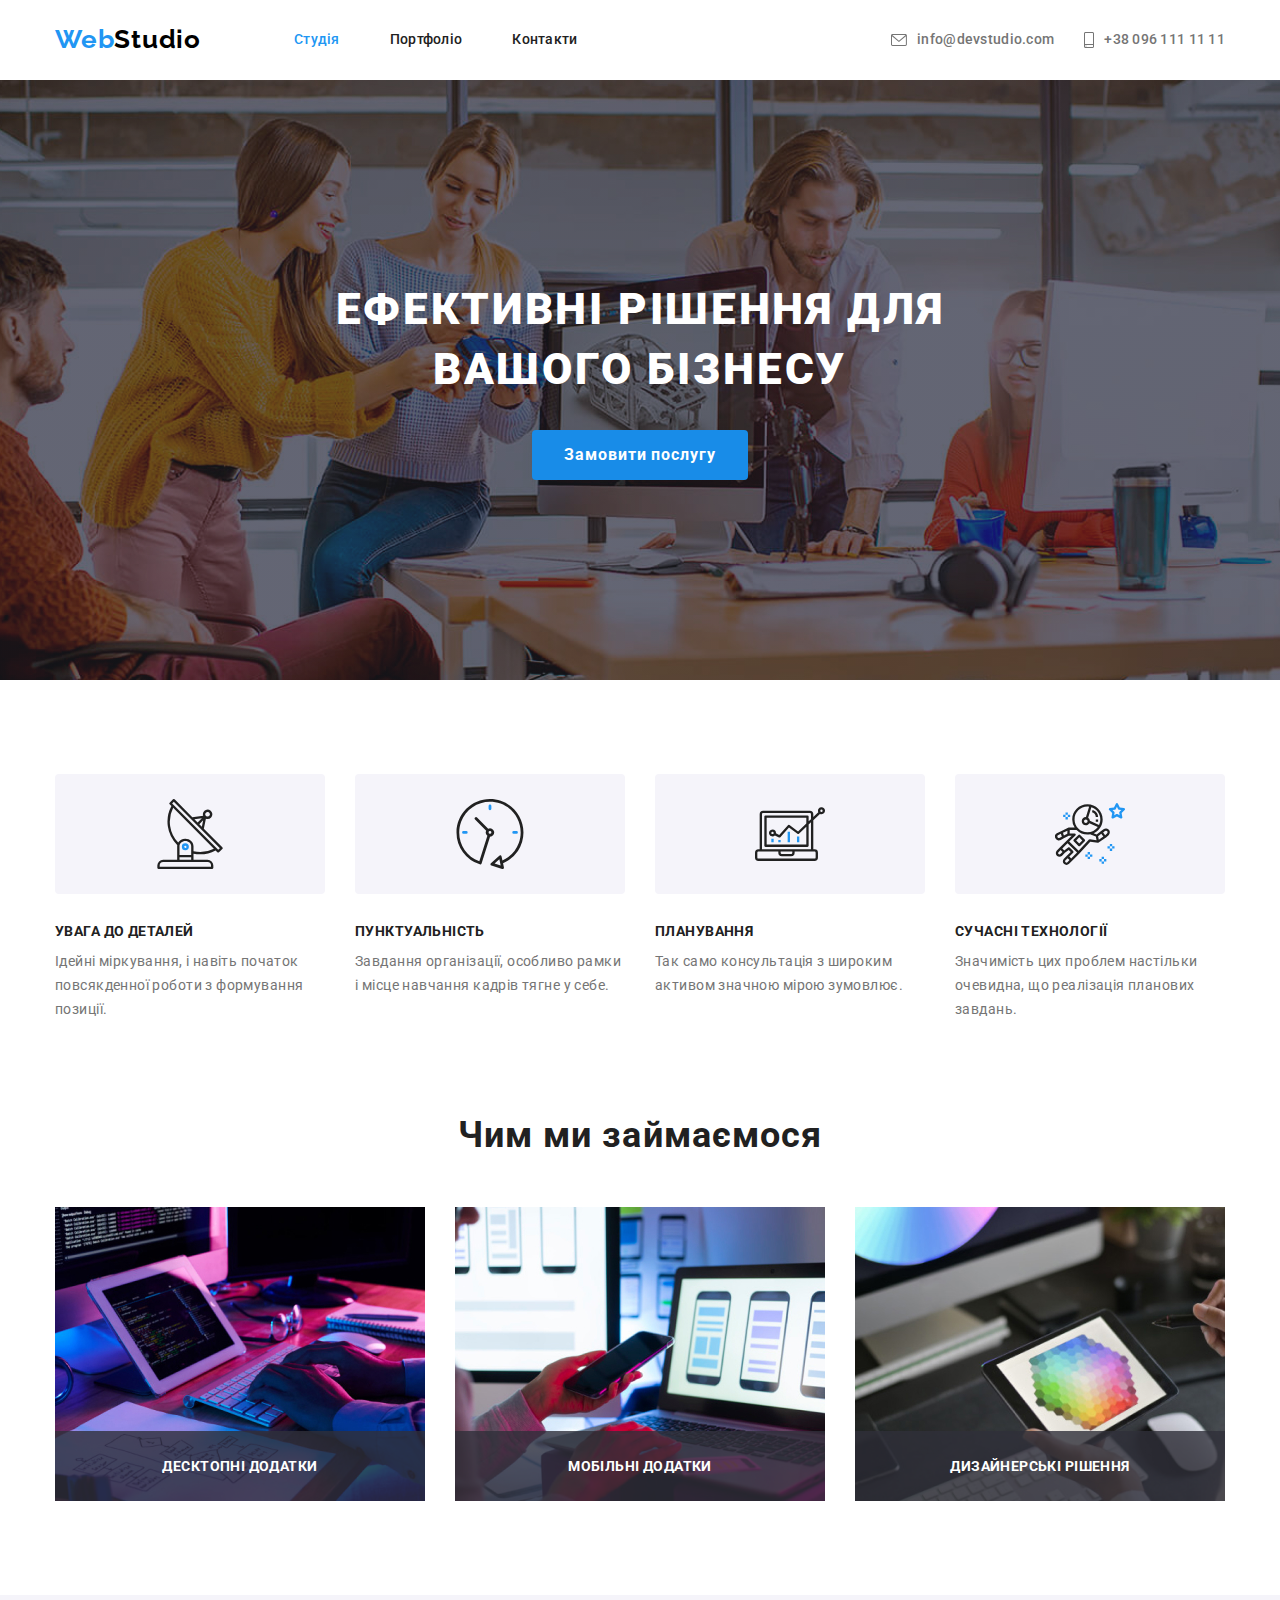
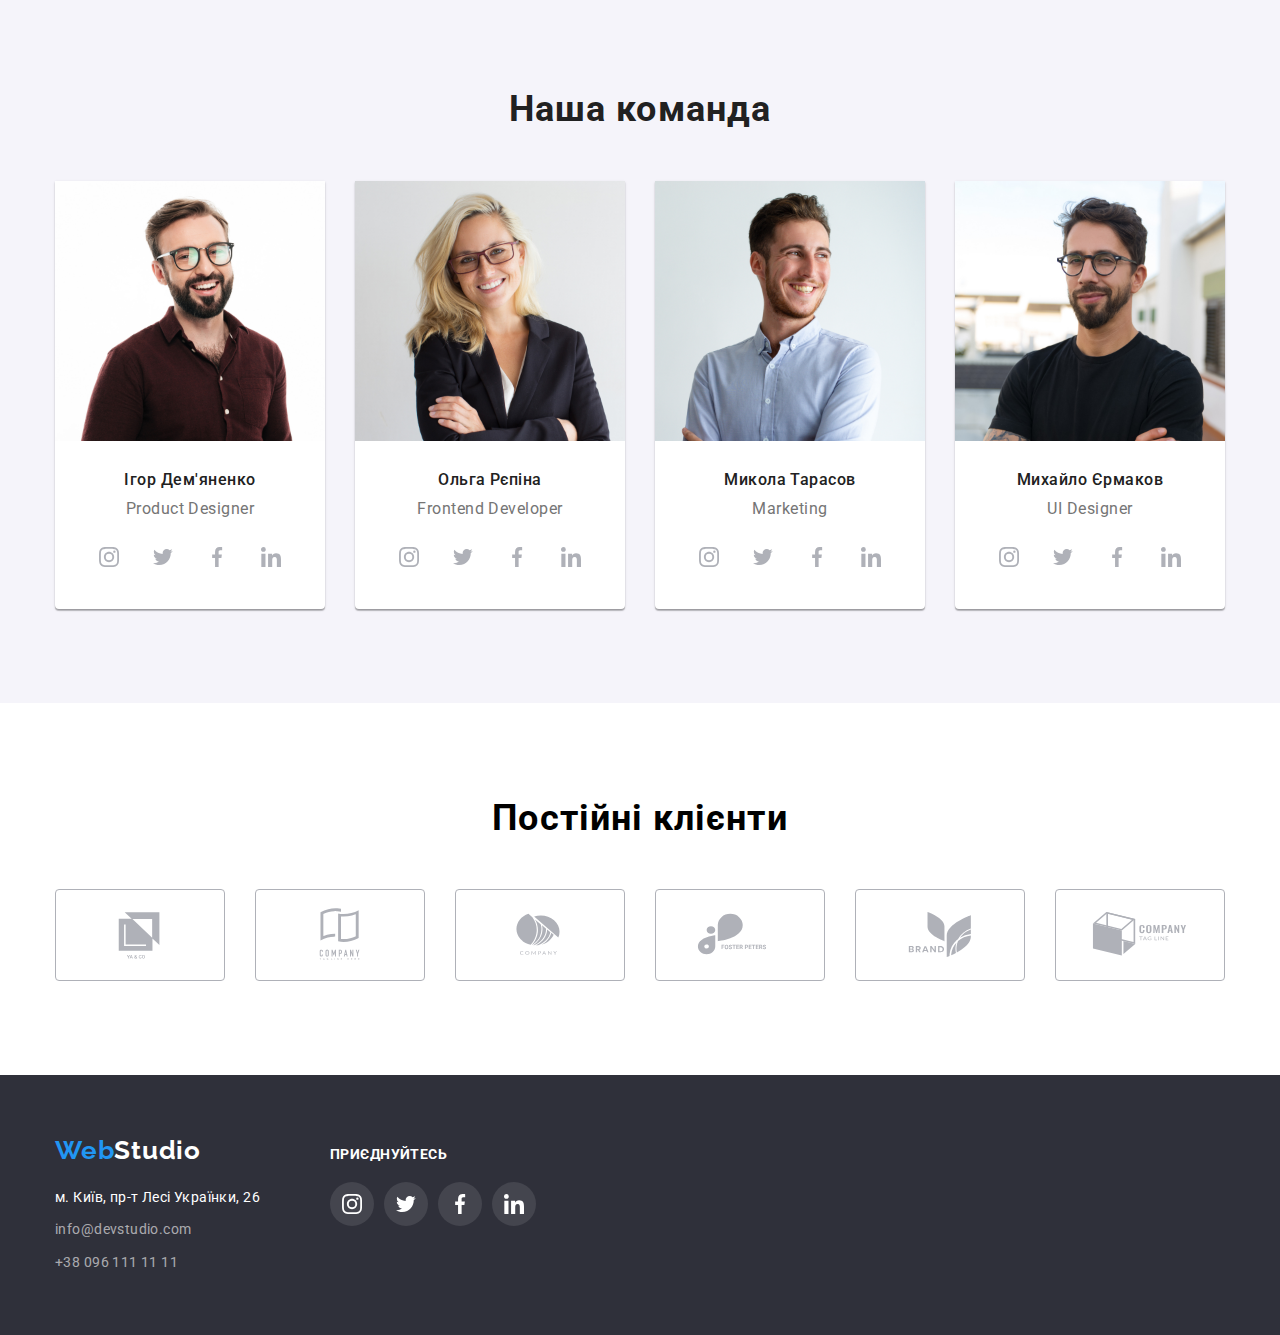
==== index.html @ f7bb9458 "1" ====
<!DOCTYPE html>
<html lang="uk">
  <head>
    <meta charset="UTF-8" />
    <meta http-equiv="X-UA-Compatible" content="IE=edge" />
    <meta name="viewport" content="width=device-width, initial-scale=1.0" />
    <title>WebStudio</title>
    <link rel="preconnect" href="https://fonts.googleapis.com" />
    <link rel="preconnect" href="https://fonts.gstatic.com" crossorigin />
    <link
      href="https://fonts.googleapis.com/css2?family=Montserrat:wght@400;700&family=Raleway:wght@700&family=Roboto:wght@400;500;700;900&display=swap"
      rel="stylesheet"
    />
    <link
      rel="stylesheet"
      href="https://cdnjs.cloudflare.com/ajax/libs/modern-normalize/1.1.0/modern-normalize.min.css"
    />
    <link rel="stylesheet" href="./css/styles.css" />
  </head>

  <body>
    <header>
      <div class="container container-header">
        <a href="./index.html" class="logo"
          ><span class="logo-text">Web</span>Studio</a
        >
        <nav class="nav">
          <ul class="nav-list list">
            <li>
              <a class="nav-link link current" href="./index.html">Студія</a>
            </li>
            <li>
              <a class="nav-link link" href="./portfolio.html">Портфоліо</a>
            </li>
            <li><a class="nav-link link" href="">Контакти</a></li>
          </ul>
        </nav>
        <ul class="contacts list">
          <li>
              <a class="contacts-link mail link" href="mailto:info@devstudio.com">
                <svg class="contacts-icon" width="16" height="12">
                  <use href=".//image/symbol-defs.svg#icon-mail"></use>
                </svg>
                 info@devstudio.com</a>
          </li>
          <li>
            <a class="contacts-link tel link" href="tel:+380961111111" 
              > <svg class="contacts-icon" width="10" height="16">
                <use href=".//image/symbol-defs.svg#icon-smartphone"></use>
              </svg> +38 096 111 11 11</a
            >
          </li>
        </ul>
      </div>
    </header>
    <main>
      <section class="hero section">
        <div class="container hero-container">
          <h1 class="hero-title title">Ефективні рішення для вашого бізнесу</h1>
          <button type="button" class="hero-button">Замовити послугу</button>
        </div>
      </section>
      <section class="feature section">
        <h2 class="visually-hidden">Особливості</h2>
        <div class="container feature-container">
          <ul class="feature-list list">
            <li class="feature-item">
              <div class="feature-picture">
                <svg class="feature-icon" width="70" height="70">
                  <use href=".//image/symbol-defs.svg#icon-antenna"></use>
                </svg>
              </div>
              <h3 class="feature-title title">УВАГА ДО ДЕТАЛЕЙ</h3>
              <p class="feature-text">
                Ідейні міркування, і навіть початок повсякденної роботи з
                формування позиції.
              </p>
            </li>
            <li class="feature-item">
              <div class="feature-picture">
                <svg class="feature-icon" width="70" height="70">
                  <use href=".//image/symbol-defs.svg#icon-clock"></use>
                </svg>
              </div>
              <h3 class="feature-title title">ПУНКТУАЛЬНІСТЬ</h3>
              <p class="feature-text">
                Завдання організації, особливо рамки і місце навчання кадрів
                тягне у себе.
              </p>
            </li>
            <li class="feature-item">
              <div class="feature-picture">
                <svg class="feature-icon" width="70" height="70">
                  <use href=".//image/symbol-defs.svg#icon-diagram"></use>
                </svg>
              </div>
              <h3 class="feature-title title">ПЛАНУВАННЯ</h3>
              <p class="feature-text">
                Так само консультація з широким активом значною мірою зумовлює.
              </p>
            </li>
            <li class="feature-item">
              <div class="feature-picture">
                <svg class="feature-icon" width="70" height="70">
                  <use href=".//image/symbol-defs.svg#icon-astronaut"></use>
                </svg>
              </div>
              <h3 class="feature-title title">СУЧАСНІ ТЕХНОЛОГІЇ</h3>
              <p class="feature-text">
                Значимість цих проблем настільки очевидна, що реалізація
                планових завдань.
              </p>
            </li>
          </ul>
        </div>
      </section>
      <section class="box section">
        <div class="container box-container">
          <h2 class="box-title title">Чим ми займаємося</h2>
          <ul class="box-list list">
            <li class="box-item">
              <img
                class="box-img"
                src="./image/close-up-image-programer-working-his-desk-office_1098-18707.jpg"
                width="370"
                alt="Десктопні додатки"
              />
              <div class="box-text">
                <p>Десктопні додатки</p>
              </div>
            </li>
            <li class="box-item">
              <img
                class="box-img"
                src="./image/web-ui-designers-are-developing-application-smartphones-team-creators-is-working-interface-mobile-phones_8119-2713.jpg"
                width="370"
                alt="Мобільні додатки"
              />
              <div class="box-text">
                <p>Мобільні додатки</p>
              </div>
            </li>
            <li class="box-item">
              <img
                class="box-img"
                src="./image/creative-artist-web-design-with-working-colour-selection-graphic-tablet_35674-1119.jpg"
                width="370"
                alt="Дизайнерські рішення"
              />
              <div class="box-text">
                <p>Дизайнерські рішення</p>
              </div>
            </li>
          </ul>
        </div>
      </section>
      <section class="team section">
        <div class="container team-container">
          <h2 class="team-title title">Наша команда</h2>
          <ul class="team-list list">
            <li class="team-item">
              <img
                class="team-img"
                src="./image/1.jpg"
                width="270"
                alt="Product Designer"
              />
              <div class="team-info">
                <h3 class="team-name">Ігор Дем'яненко</h3>
                <p class="team-text">Product Designer</p>
                <ul class="team-soc-list list">
                  <li>
                    <a class="team-soc-link link" href=""
                    target="_blank"
                rel="noopenet noreferrer nofollow"
                      ><svg class="team-soc-icon" width="20" height="20">
                        <use
                          href=".//image/symbol-defs.svg#icon-instagram"
                        ></use></svg>
                      </a>
                  </li>
                  <li>
                    <a class="team-soc-link link" href=""
                    target="_blank"
                rel="noopenet noreferrer nofollow"
                      ><svg class="team-soc-icon" width="20" height="20">
                        <use
                          href=".//image/symbol-defs.svg#icon-twitter"
                        ></use></svg>
                      </a>
                  </li>
                  <li>
                    <a class="team-soc-link link" href=""
                    target="_blank"
                rel="noopenet noreferrer nofollow"
                      ><svg class="team-soc-icon" width="20" height="20">
                        <use
                          href=".//image/symbol-defs.svg#icon-facebook"
                        ></use></svg></a>
                  </li>
                  <li>
                    <a class="team-soc-link link" href=""
                    target="_blank"
                rel="noopenet noreferrer nofollow"
                      ><svg class="team-soc-icon" width="20" height="20">
                        <use
                          href=".//image/symbol-defs.svg#icon-linkedin"
                        ></use></svg></a>
                  </li>
                </ul>
              </div>
            </li>
            <li class="team-item">
              <img
                class="team-img"
                src="./image/2.jpg"
                width="270"
                alt="Frontend Developer"
              />
              <div class="team-info">
                <h3 class="team-name">Ольга Рєпіна</h3>
                <p class="team-text">Frontend Developer</p>
                <ul class="team-soc-list list">
                  <li>
                    <a class="team-soc-link link" href=""
                    target="_blank"
                rel="noopenet noreferrer nofollow"
                      ><svg class="team-soc-icon" width="20" height="20">
                        <use
                          href=".//image/symbol-defs.svg#icon-instagram"
                        ></use></svg></a>
                  </li>
                  <li>
                    <a class="team-soc-link link" href=""
                    target="_blank"
                rel="noopenet noreferrer nofollow"
                      ><svg class="team-soc-icon" width="20" height="20">
                        <use
                          href=".//image/symbol-defs.svg#icon-twitter"
                        ></use></svg></a>
                  </li>
                  <li>
                    <a class="team-soc-link link" href=""
                    target="_blank"
                rel="noopenet noreferrer nofollow"
                      ><svg class="team-soc-icon" width="20" height="20">
                        <use
                          href=".//image/symbol-defs.svg#icon-facebook"
                        ></use></svg></a>
                  </li>
                  <li>
                    <a class="team-soc-link link" href=""
                    target="_blank"
                rel="noopenet noreferrer nofollow"
                      ><svg class="team-soc-icon" width="20" height="20">
                        <use
                          href=".//image/symbol-defs.svg#icon-linkedin"
                        ></use></svg></a>
                  </li>
                </ul>
              </div>
            </li>
            <li class="team-item">
              <img
                class="team-img"
                src="./image/3.jpg"
                width="270"
                alt="Marketing"
              />
              <div class="team-info">
                <h3 class="team-name">Микола Тарасов</h3>
                <p class="team-text">Marketing</p>
                <ul class="team-soc-list list">
                  <li>
                    <a class="team-soc-link link" href=""
                    target="_blank"
                rel="noopenet noreferrer nofollow"
                      ><svg class="team-soc-icon" width="20" height="20">
                        <use
                          href=".//image/symbol-defs.svg#icon-instagram"
                        ></use></svg></a>
                  </li>
                  <li>
                    <a class="team-soc-link link" href=""
                    target="_blank"
                rel="noopenet noreferrer nofollow"
                      ><svg class="team-soc-icon" width="20" height="20">
                        <use
                          href=".//image/symbol-defs.svg#icon-twitter"
                        ></use></svg></a>
                  </li>
                  <li>
                    <a class="team-soc-link link" href=""
                    target="_blank"
                rel="noopenet noreferrer nofollow"
                      ><svg class="team-soc-icon" width="20" height="20">
                        <use
                          href=".//image/symbol-defs.svg#icon-facebook"
                        ></use></svg></a>
                  </li>
                  <li>
                    <a class="team-soc-link link" href=""
                    target="_blank"
                rel="noopenet noreferrer nofollow"
                      ><svg class="team-soc-icon" width="20" height="20">
                        <use
                          href=".//image/symbol-defs.svg#icon-linkedin"
                        ></use></svg></a>
                  </li>
                </ul>
              </div>
            </li>
            <li class="team-item">
              <img
                class="team-img"
                src="./image/4.jpg"
                width="270"
                alt="UI Designer"
              />
              <div class="team-info">
                <h3 class="team-name">Михайло Єрмаков</h3>
                <p class="team-text">UI Designer</p>
                <ul class="team-soc-list list">
                  <li>
                    <a class="team-soc-link link" href=""
                    target="_blank"
                rel="noopenet noreferrer nofollow"
                      ><svg class="team-soc-icon" width="20" height="20">
                        <use
                          href=".//image/symbol-defs.svg#icon-instagram"
                        ></use></svg></a>
                  </li>
                  <li>
                    <a class="team-soc-link link" href=""
                    target="_blank"
                rel="noopenet noreferrer nofollow"
                      ><svg class="team-soc-icon" width="20" height="20">
                        <use
                          href=".//image/symbol-defs.svg#icon-twitter"
                        ></use></svg></a>
                  </li>
                  <li>
                    <a class="team-soc-link link" href=""
                    target="_blank"
                rel="noopenet noreferrer nofollow"
                      ><svg class="team-soc-icon" width="20" height="20">
                        <use
                          href=".//image/symbol-defs.svg#icon-facebook"
                        ></use></svg></a>
                  </li>
                  <li>
                    <a class="team-soc-link link" href=""
                    target="_blank"
                rel="noopenet noreferrer nofollow"
                      ><svg class="team-soc-icon" width="20" height="20">
                        <use
                          href=".//image/symbol-defs.svg#icon-linkedin"
                        ></use></svg></a>
                  </li>
                </ul>
              </div>
            </li>
          </ul>
        </div>
      </section>
      <section class="customers section">
        <div class="container">
          <h2 class="customers-title title">Постійні клієнти</h2>
          <ul class="customers-list list">
            <li class="customers-item"><a class="customers-link link" href="" 
              target="_blank" 
              rel="noopenet noreferrer nofollow">
                <svg class="customers-icon" width="106" height="60">
                  <use href=".//image/symbol-defs.svg#icon-ya-and-co"></use>
                </svg></a></li>
            <li class="customers-item"><a class="customers-link link" href="" target="_blank" rel="noopenet noreferrer nofollow">
                <svg class="customers-icon" width="106" height="60">
                  <use href=".//image/symbol-defs.svg#icon-company-tagline-here"></use>
                </svg></a></li>
            <li class="customers-item"><a class="customers-link link" href="" target="_blank" rel="noopenet noreferrer nofollow">
                <svg class="customers-icon" width="106" height="60">
                  <use href=".//image/symbol-defs.svg#icon-company"></use>
                </svg></a></li>
            <li class="customers-item"><a class="customers-link link" href="" 
              target="_blank" 
              rel="noopenet noreferrer nofollow">
                <svg class="customers-icon" width="106" height="60">
                  <use href=".//image/symbol-defs.svg#icon-foster-peters"></use>
                </svg></a></li>
            <li class="customers-item"><a class="customers-link link" href="" target="_blank" rel="noopenet noreferrer nofollow">
                <svg class="customers-icon" width="106" height="60">
                  <use href=".//image/symbol-defs.svg#icon-brand"></use>
                </svg></a></li>
            <li class="customers-item"><a class="customers-link link" href="" target="_blank" rel="noopenet noreferrer nofollow">
                <svg class="customers-icon" width="106" height="60">
                  <use href=".//image/symbol-defs.svg#icon-tag-line"></use>
                </svg></a></li>
          </ul>
        </div>
      </section>
    </main>
    <footer>
      <address class="address section">
        <div class="footer-container container">
          <div class="address-container">
            <p class="logo-footer"><span class="logo-text">Web</span>Studio</p>
            <ul class="address-list list">
              <li class="address-item">
                <a class="address-map link" href="https://goo.gl/maps/9BAexuXsB6jjKLk17" target="_blank"
                  rel="noopenet noreferrer nofollow">м. Київ, пр-т Лесі Українки, 26</a>
              </li>
              <li class="address-item">
                <a class="address-mail link" href="mailto:info@devstudio.com">info@devstudio.com</a>
              </li>
              <li class="address-item">
                <a class="address-tel link" href="tel:+380961111111">+38 096 111 11 11</a>
              </li>
            </ul>
          </div>
          <div class="footer-soc-container">
            <p class="footer-soc-text">приєднуйтесь</p>
            <ul class="footer-soc-list list">
              <li class="footer-soc-item">
                <a class="footer-soc-link link" href="" target="_blank" rel="noopenet noreferrer nofollow">
                  <svg class="footer-soc-icon" width="20" height="20">
                    <use href=".//image/symbol-defs.svg#icon-instagram"></use>
                  </svg></a>
              </li>
              <li class="footer-soc-item">
                <a class="footer-soc-link link" href="" target="_blank" rel="noopenet noreferrer nofollow">
                  <svg class="footer-soc-icon" width="20" height="20">
                    <use href=".//image/symbol-defs.svg#icon-twitter"></use>
                  </svg></a>
              </li>
              <li class="footer-soc-item">
                <a class="footer-soc-link link" href="" target="_blank" rel="noopenet noreferrer nofollow">
                  <svg class="footer-soc-icon" width="20" height="20">
                    <use href=".//image/symbol-defs.svg#icon-facebook"></use>
                  </svg></a>
              </li>
              <li class="footer-soc-item">
                <a class="footer-soc-link link" href="" target="_blank" rel="noopenet noreferrer nofollow">
                  <svg class="footer-soc-icon" width="20" height="20">
                    <use href=".//image/symbol-defs.svg#icon-linkedin"></use>
                  </svg></a>
              </li>
            </ul>
          </div>
        </div>
      </address>
    </footer>
  </body>
</html>
---- css/styles.css ----
:root {
  --color-black-text: #000000;
  --color-white-text: #ffffff;
  --color-active-link: #2196f3;
  --color-nav-text: #212121;
  --color-contact-text: #757575;
  --color-title-text: #212121;
  --color-main-text: #757575;
  --color-box-text: #ffffff;
  --color-background-header: #ffffff;
  --color-background-footer: #2f303a;
  --color-background-hero: #2f303a;
  --color-background-hero-button: #188ce8;
  --color-background-team: #f5f4fa;
  --color-background-filters-button: #f5f4fa;
  --color-background-white: #ffffff;
  --color-background-main-portfolio: #f5f5f5;
  --color-border-portfolio: #eeeeee;
  --color-border-header: #ececec;
  --color-logo: #2196f3;
  --color-icon-grey:#AFB1B8;
  --colo-icon-background-footer: rgba(255, 255, 255, 0.1);

  --animation-delay: 250ms cubic-bezier(0.4, 0, 0.2, 1);
}

body {
  font-family: "Roboto", sans-serif;
  font-style: normal;
  color: var(--color-black-text);
}

.list {
  padding: 0px;
  margin: 0px;
  list-style: none;
}

.link {
  padding: 0px;
  margin: 0px;
  text-decoration: none;
  transition: var(--animation-delay);
}
.title {
  padding: 0px;
  margin: 0px;
}

.section {
  padding: 94px 0;
}

h1,
h2,
h3,
h4,
h5,
h6,
p {
  margin: 0;
}

img {
  display: block;
  max-width: 100%;
  height: auto;
}

.visually-hidden {
  position: absolute;
  width: 1px;
  height: 1px;
  margin: -1px;
  padding: 0;
  overflow: hidden;
  border: 0;
  clip: rect(0 0 0 0);
}

/* ----------------------header------------------------ */

.container {
  width: 1200px;
  padding-left: 15px;
  padding-right: 15px;
  margin: 0 auto;
}

.container-header {
  display: flex;
}
.logo {
  padding-top: 24px;
  padding-bottom: 25px;
  margin-right: 93px;
  font-family: "Raleway";
  font-weight: 700;
  font-size: 26px;
  line-height: 1.19;
  letter-spacing: 0.03em;
  text-decoration: none;

  color: var(--color-black-text);
}
.logo-text {
  color: var(--color-logo);
}

.nav-list {
  display: flex;
  align-items: center;
  gap: 50px;
}
.nav-link {
  position: relative;
  display: inline-block;
  padding: 32px 0;
  font-weight: 500;
  font-size: 14px;
  line-height: 1.14;
  letter-spacing: 0.02em;

  color: var(--color-nav-text);
}
.contacts.list {
  display: flex;
  align-items: center;
  margin-left: auto;
  gap: 30px;
}

.contacts-icon {
  margin-right: 10px;
  align-items: baseline;
  fill: var(--color-contact-text);
}

.contacts-link {
  position: relative;
  display: flex;
  align-items: center;
  padding: 32px 0;
  font-weight: 500;
  font-size: 14px;
  line-height: 1.14;
  letter-spacing: 0.02em;

  color: var(--color-contact-text);
}
 .nav-link::before,
 .contacts-link::before {
  content: "";
  width: 100%;
  height: 4px;
  border-radius: 2px;
  position: absolute;
  background-color: var(--color-active-link);
  left: 0;
  bottom: 0;
  transition: var(--animation-delay);
  transform: scale(0);
 }

.nav-link:hover,
.nav-link:focus,
.contacts-link:hover,
.contacts-link:focus {
  color: var(--color-active-link);
}

.nav-link:hover:before,
.nav-link:focus::before,
.contacts-link:hover::before,
.contacts-link:focus::before {
  transform: scale(1);
}

.contacts-link:hover .contacts-icon,
.contacts-link:focus .contacts-icon {
  fill: var(--color-active-link);
}

.nav-list .current {
  color: var(--color-active-link);
}


/*--------------------------main----------------------*/

.hero.section {
  max-width: 1600px;
  height: 600px;
  padding-top: 200px;
  padding-bottom: 200px;
  margin-left: auto;
  margin-right: auto;
  text-align: center;
  background-color: var(--color-background-hero); 
  background-image: linear-gradient(
    rgba(47, 48, 58, 0.4),
    rgba(47, 48, 58, 0.4)),
     url(../image/hero-img-background.jpg);
  background-repeat: no-repeat;
  background-position: center;
  background-size: cover;
}

.hero-container {
  display: flex;
  flex-direction: column;
  align-items: center;
}

.hero-title {
  margin-bottom: 30px;
  width: 696px;
  height: 120;
  font-weight: 900;
  font-size: 44px;
  line-height: 1.36;

  letter-spacing: 0.06em;
  text-transform: uppercase;

  color: var(--color-white-text);
}

.hero-button {
  min-width: 216px;
  height: 50px;
  font-family: "Roboto";
  font-weight: 700;
  font-size: 16px;
  line-height: 1.87;
  align-items: center;
  text-align: center;
  letter-spacing: 0.06em;

  color: var(--color-white-text);
  background-color: var(--color-background-hero-button);
  
  border: none;
  cursor: pointer;

  border-radius: 4px;
  
  transition: var(--animation-delay);
}

.hero-button:hover,
.hero-button:focus {
  background:var(--color-active-link);
  border: none;
  box-shadow: 0px 4px 4px rgba(0, 0, 0, 0.15);
}


/* --------------------------feature----------------------- */


.feature {
  background-color: var(--color-background-white);
}

.feature-list {
  display: flex;
  gap: 30px;
}

.feature-picture {
  display: flex;
  align-items: center;
  justify-content: center;
  margin-bottom: 30px;
  width: 270px;
  height: 120px;
  border-radius: 4px;


  background-color: var(--color-background-team);
}
.feature-title {
  margin-bottom: 10px;
  font-weight: 700;
  font-size: 14px;
  line-height: 1.14;
  letter-spacing: 0.03em;
  text-transform: uppercase;

  color: var(--color-title-text);
}

.feature-text {
  font-size: 14px;
  line-height: 1.7;
  letter-spacing: 0.03em;

  color: var(--color-main-text);
}


/* ----------------------------- box------------------------ */

.box {
  padding-top: 0px;
  background-color: var(--color-background-white);
}
.box-title.title {
  margin-bottom: 50px;
  font-weight: 700;
  font-size: 36px;
  line-height: 1.16;
  text-align: center;
  letter-spacing: 0.03em;

  color: var(--color-title-text);
}

.box-list {
  display: flex;
  justify-content: center;
  gap: 30px;
}

.box-item {
  position: relative;
}

.box-text {
  position: absolute;
  bottom: 0;

  display: flex;
  align-items: center;
  justify-content: center;

width: 370px;
height: 70px;

background-color: rgba(47, 48, 58, 0.8);



font-weight: 700;
font-size: 14px;
line-height: 16px;
text-align: center;
letter-spacing: 0.03em;
text-transform: uppercase;

color: var(--color-box-text);
}

/* --------------------------------team------------------------ */


.team {
  background: var(--color-background-team);
}

.team-title {
  margin-bottom: 50px;
  font-weight: 700;
  font-size: 36px;
  line-height: 1.16;
  text-align: center;
  letter-spacing: 0.03em;

  color: var(--color-title-text);
}

.team-list {
  display: flex;
  gap: 30px;
}

.team-item {
  box-shadow: 0px 1px 3px rgba(0, 0, 0, 0.12), 0px 1px 1px rgba(0, 0, 0, 0.14),
    0px 2px 1px rgba(0, 0, 0, 0.2);
  border-radius: 0px 0px 4px 4px;

  background-color: var(--color-background-white);
}

.team-info {
  padding-top: 30px;
  padding-bottom: 30px  ;
}
.team-name {
  margin-bottom: 10px;
  font-weight: 500;
  font-size: 16px;
  line-height: 1.18;

  text-align: center;
  letter-spacing: 0.03em;

  color: var(--color-title-text);
}

.team-text {
  margin-bottom: 16px;
  font-size: 16px;
  line-height: 1.18;

  text-align: center;
  letter-spacing: 0.03em;

  color: var(--color-main-text);
}
.team-soc-list {
  display: flex;
  justify-content: center;
  gap: 10px;
}

.team-soc-link {
  width: 44px;
  height: 44px;
  border-radius: 50%;
  display: inline-flex;
  align-items: center;
  justify-content: center;
  
}

.team-soc-icon {
  fill: var(--color-icon-grey);
}

.team-soc-link:hover,
.team-soc-link:focus {
  background-color: var(--color-active-link);
}

.team-soc-link:hover .team-soc-icon,
.team-soc-link:focus .team-soc-icon  {
  fill: var(--color-white-text);
}

/* -------------------- customers -------------------- */

.customers-title {
margin-bottom: 50px;
font-weight: 700;
font-size: 36px;
line-height: 42px;
text-align: center;
letter-spacing: 0.03em;
color: var(--color-black-text);
}

.customers-list {
  display: flex;
  justify-content: center;
  gap: 30px;

}

.customers-link {
  display: flex;
  justify-content: center;
  align-items: center;
  width: 170px;
  height: 92px;
  border: 1px solid var(--color-icon-grey);
  border-radius: 4px;
}
.customers-icon {
  fill: var(--color-icon-grey);
  transition: var(--animation-delay);
}

.customers-link:hover,
.customers-link:focus {
  border-color: var(--color-active-link);
}

.customers-link:hover .customers-icon,
.customers-link:focus .customers-icon{
  fill: var(--color-active-link);
}





/* -------------------footer----------------- */
.address {
  display: block;
  background: var(--color-background-footer);
  font-style: normal;
  padding-top: 60px;
  padding-bottom: 60px;
}

.footer-container {
  display: flex;
  align-items: baseline;
}

.address-container {
  margin-right: 70px;
}

.logo-footer {
  display: inline-block;
  margin-bottom: 20px;
  font-family: "Raleway";
  font-weight: 700;
  font-size: 26px;
  line-height: 1.19;

  letter-spacing: 0.03em;

  color: var(--color-white-text);
}

.address-item {
  margin-bottom: 9px;
}

.address-item:last-child {
  margin-bottom: 0px;
}

.address-map {
  font-size: 14px;
  line-height: 1.71;

  letter-spacing: 0.03em;

  color: var(--color-white-text);
}

.address-mail {
  font-size: 14px;
  line-height: 1.71;

  letter-spacing: 0.03em;

  color: rgba(255, 255, 255, 0.6);
}

.address-tel {
  font-size: 14px;
  line-height: 1.71;

  letter-spacing: 0.03em;

  color: rgba(255, 255, 255, 0.6);

}
.footer-soc-text {
  margin-bottom: 20px;
font-weight: 700;
font-size: 14px;
line-height: 16px;
letter-spacing: 0.03em;
text-transform: uppercase;
color: var(--color-white-text);
}
.footer-soc-list {
  display: flex;
  justify-content: left;
  gap: 10px;
}
.footer-soc-link {
  width: 44px;
  height: 44px;
  border-radius: 50%;
  display: flex;
  align-items: center;
  justify-content: center;
  background-color: var(--colo-icon-background-footer);
}

.footer-soc-icon {
  fill: var(--color-white-text);
}

.footer-soc-link:hover,
.footer-soc-link:focus {
  background-color: var(--color-active-link);
}

.footer-soc-link:hover .footer-soc-icon,
.footer-soc-link:focus .footer-soc-icon  {
  fill: var(--color-white-text);
}

/* -----------------------portfolio------------------- */
.portfolio-header {
  border-bottom: 1px solid var(--color-border-header);
}
.main-portfolio {
  background: var(--color-background-white);
}

.filters-list {
  display: flex;
  flex-direction: row;
  justify-content: center;
  margin-bottom: 50px;
  gap: 8px;
}
.filters-button {
  height: 38px;
  padding: 6px 22px;
  font-family: "Roboto";
  font-style: normal;
  font-weight: 500;
  font-size: 16px;
  line-height: 1.62;

  text-align: center;
  letter-spacing: 0.03em;

  border: none;
  color: var(--color-nav-text);

  background: var(--color-background-filters-button);
  border-radius: 4px;
  cursor: pointer;

  transition: var(--animation-delay);
}

.filters-button:hover,
.filters-button:focus {
  border: none;
  background: var(--color-active-link);
  color: var(--color-white-text);

  box-shadow: 0px 3px 1px rgba(0, 0, 0, 0.1), 0px 1px 2px rgba(0, 0, 0, 0.08),
    0px 2px 2px rgba(0, 0, 0, 0.12);
}
.projects-list {
  display: flex;
  flex-wrap: wrap;
  gap: 30px;
}

.projects-item {
  position: relative;
  width: calc((100% - 60px) / 3);
  background: var(--color-background-white);
}

.projects-link {
  display: block;
}

.projects-link:hover,
.projects-link:focus {
  box-shadow: 0px 1px 1px rgba(0, 0, 0, 0.12),
  0px 4px 4px rgba(0, 0, 0, 0.06),
  1px 4px 6px rgba(0, 0, 0, 0.16);
}
.projects-item:hover .projects-link-info,
.projects-item:focus .projects-link-info {
  transform: scale(1)
}

.projects-link-info {
  width: 100%;
  height: 100%;
  height: auto;
  border-radius: 2px;
  position: absolute;
  background-image: linear-gradient(
   rgba(33, 150, 243, 0.9),
   rgba(33, 150, 243, 0.9)  );
  top: 0;
  transition: var(--animation-delay);
  transform: scale(0);
  transform-origin: bottom;
}


.projects-link-text {
  padding: 63px 24px;

  font-family: 'Roboto';
font-style: normal;
font-weight: 400;
font-size: 18px;
line-height: 28px;

letter-spacing: 0.03em;

color: #FFFFFF;

}

.projects-info {
padding: 20px 24px;
border: 1px solid var(--color-border-portfolio);
border-top: none;
}

.projects-title {
  margin-bottom: 4px;
  font-weight: 700;
  font-size: 18px;
  line-height: 2;

  letter-spacing: 0.06em;

  color: var(--color-nav-text);
}

.projects-text {
  font-size: 16px;
  line-height: 1.87;

  letter-spacing: 0.03em;

  color: var(--color-main-text);
}
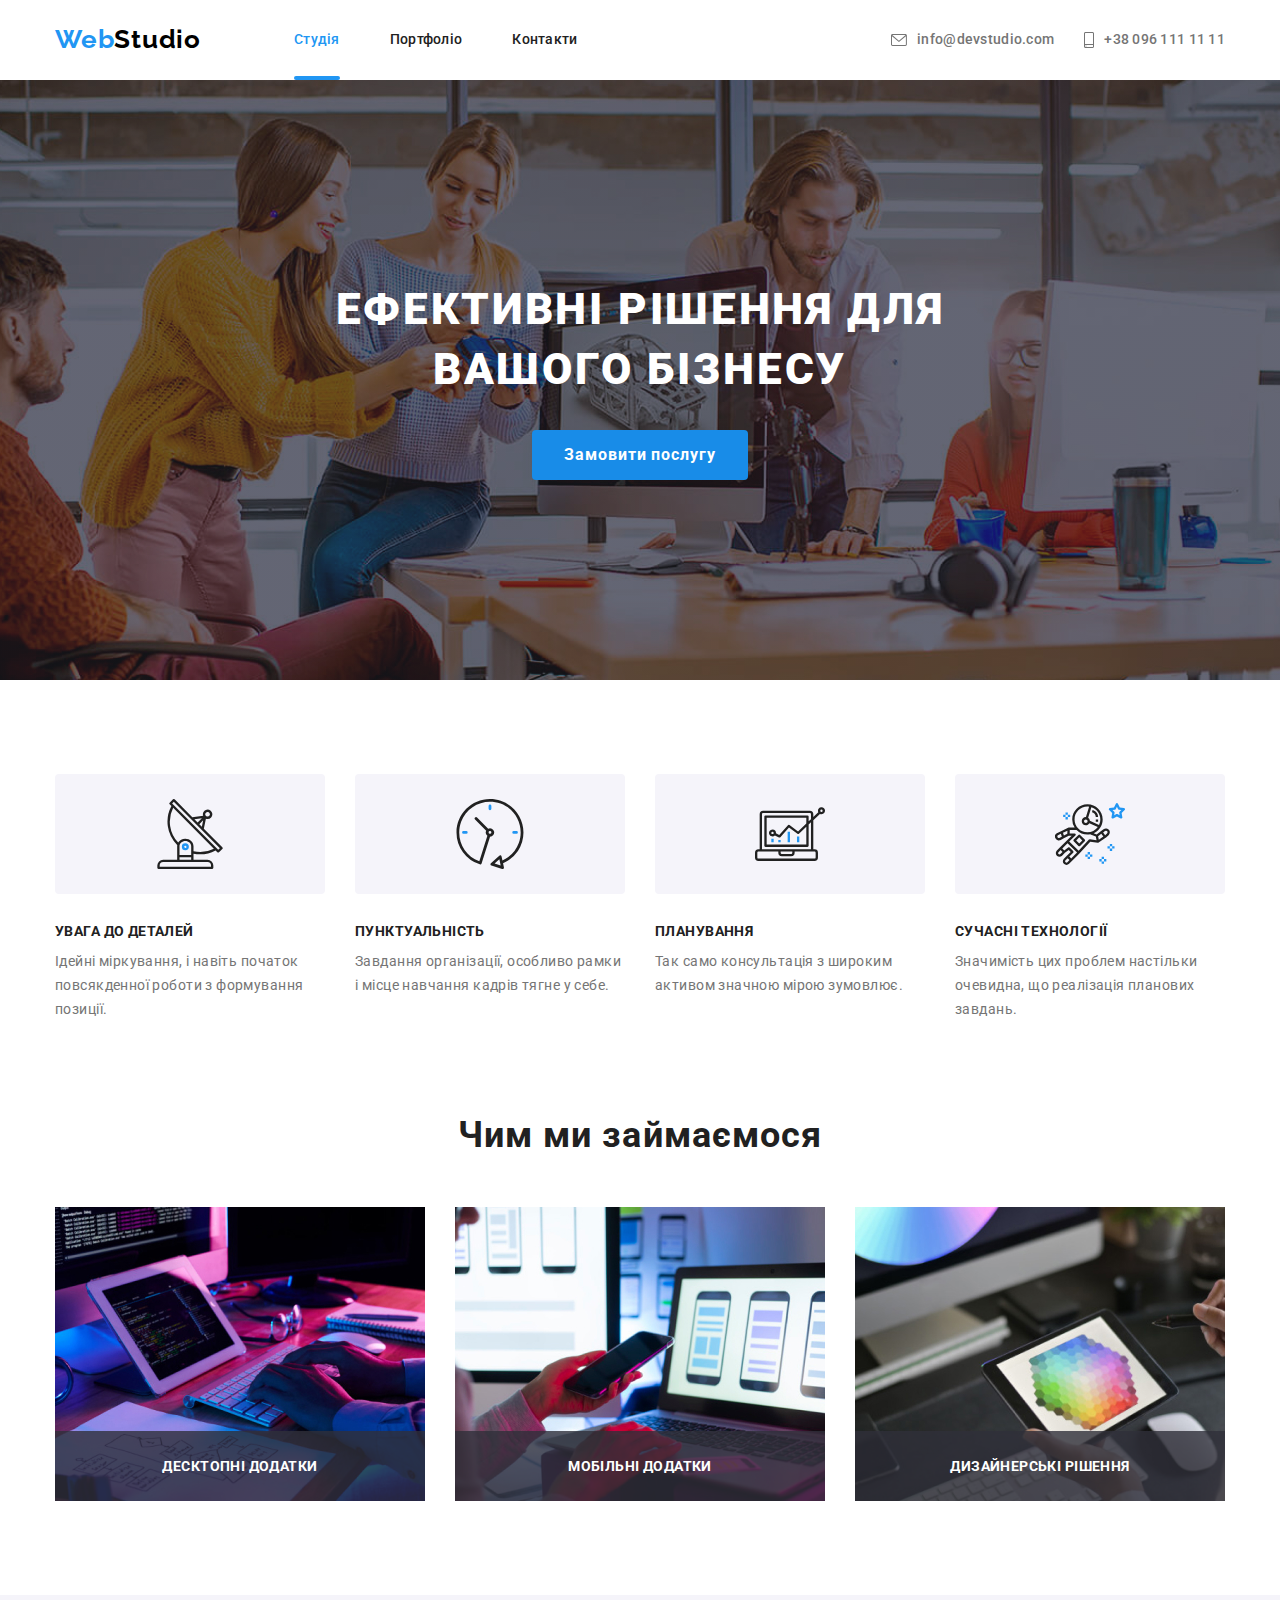
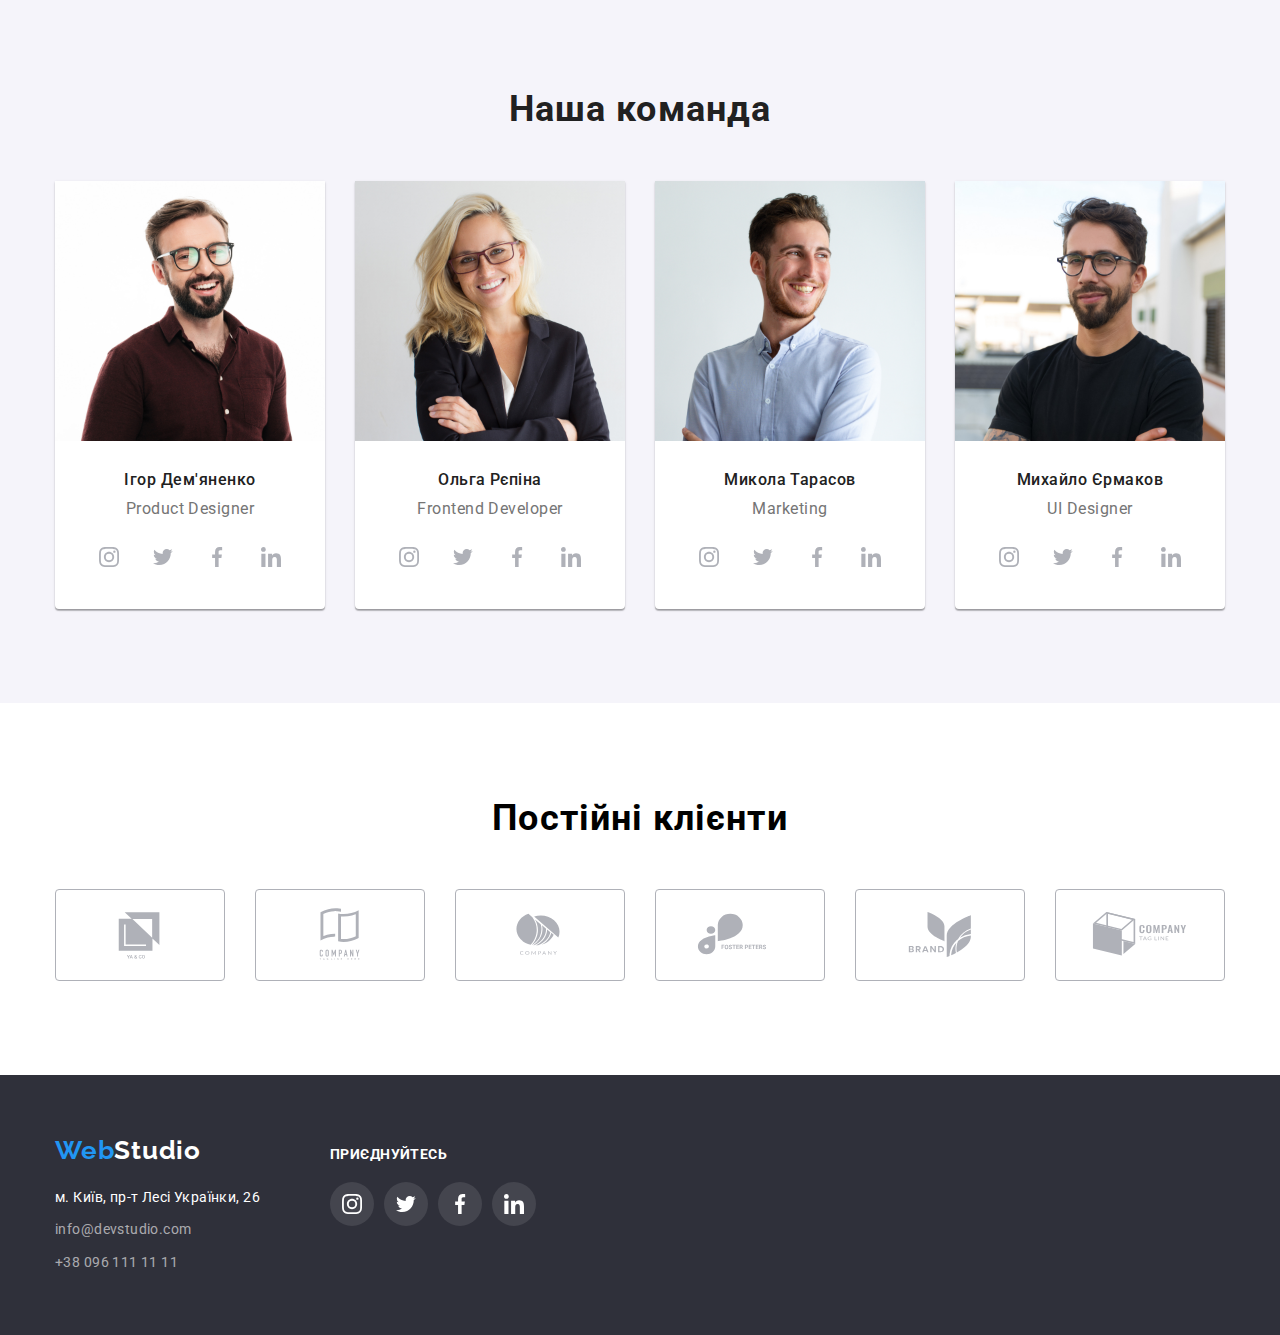
==== commit b94159fb: "1" ====
--- a/index.html
+++ b/index.html
@@ -26,13 +26,13 @@
         >
         <nav class="nav">
           <ul class="nav-list list">
-            <li>
+            <li class="nav-item">
               <a class="nav-link link current" href="./index.html">Студія</a>
             </li>
-            <li>
+            <li class="nav-item">
               <a class="nav-link link" href="./portfolio.html">Портфоліо</a>
             </li>
-            <li><a class="nav-link link" href="">Контакти</a></li>
+            <li class="nav-item"><a class="nav-link link" href="">Контакти</a></li>
           </ul>
         </nav>
         <ul class="contacts list">
@@ -57,7 +57,7 @@
       <section class="hero section">
         <div class="container hero-container">
           <h1 class="hero-title title">Ефективні рішення для вашого бізнесу</h1>
-          <button type="button" class="hero-button">Замовити послугу</button>
+          <button type="button" data-modal-open class="hero-button">Замовити послугу</button>
         </div>
       </section>
       <section class="feature section">
@@ -449,5 +449,16 @@
         </div>
       </address>
     </footer>
+    <div class="backdrop is-hidden" data-modal>
+      <div class="modal">
+        <button type="button" data-modal-close class="modal-close-button button">
+          <svg class="modal-close-icon" width="18" height="18">
+            <use href=".//image/symbol-defs.svg#icon-close-black"></use>
+          </svg>
+        </button>
+        
+      </div>
+    </div>
+    <script src="./js/modal.js"></script>
   </body>
 </html>
--- a/css/styles.css
+++ b/css/styles.css
@@ -40,7 +40,7 @@
   padding: 0px;
   margin: 0px;
   text-decoration: none;
-  transition: var(--animation-delay);
+  transition: background-color var(--animation-delay), color var(--animation-delay);
 }
 .title {
   padding: 0px;
@@ -78,6 +78,8 @@
   clip: rect(0 0 0 0);
 }
 
+
+
 /* ----------------------header------------------------ */
 
 .container {
@@ -112,6 +114,9 @@
   align-items: center;
   gap: 50px;
 }
+.nav-item {
+  position: relative;
+}
 .nav-link {
   position: relative;
   display: inline-block;
@@ -149,7 +154,8 @@
   color: var(--color-contact-text);
 }
  .nav-link::before,
- .contacts-link::before {
+ .contacts-link::before,
+ .current::before {
   content: "";
   width: 100%;
   height: 4px;
@@ -158,8 +164,9 @@
   background-color: var(--color-active-link);
   left: 0;
   bottom: 0;
-  transition: var(--animation-delay);
+  transition: transform var(--animation-delay);
   transform: scale(0);
+  transform-origin: left;
  }
 
 .nav-link:hover,
@@ -183,6 +190,10 @@
 
 .nav-list .current {
   color: var(--color-active-link);
+}
+
+.current::before {
+  transform: scale(1)
 }
 
 
@@ -245,13 +256,12 @@
 
   border-radius: 4px;
   
-  transition: var(--animation-delay);
+  transition: background-color var(--animation-delay), box-shadow var(--animation-delay);
 }
 
 .hero-button:hover,
 .hero-button:focus {
-  background:var(--color-active-link);
-  border: none;
+  background-color:var(--color-active-link);
   box-shadow: 0px 4px 4px rgba(0, 0, 0, 0.15);
 }
 
@@ -422,11 +432,14 @@
   display: inline-flex;
   align-items: center;
   justify-content: center;
+
+  transition: color var(--animation-delay), bacground-color var(--animation-delay);
   
 }
 
 .team-soc-icon {
   fill: var(--color-icon-grey);
+  transition: fill var(--animation-delay);
 }
 
 .team-soc-link:hover,
@@ -482,9 +495,64 @@
   fill: var(--color-active-link);
 }
 
-
-
-
+/* ------------------modal-------------------- */
+
+.backdrop {
+  width: 100%;
+  height: 100%;
+  position:fixed;
+  top: 0;
+  background-color: rgba(0, 0, 0, 0.2);
+  transition: opacity var(--animation-delay), visibility var(--animation-delay);
+}
+
+.modal {
+  width: 528px;
+  min-height: 581px;
+  background-color: var(--color-background-white);
+  position: absolute;
+  top: 50%;
+  left: 50%;
+  transform: translate( -50%, -50%) scale(1) translateX(0);
+  transition: transform var(--animation-delay);
+  transform-origin: top;
+  
+  
+}
+
+.backdrop.is-hidden .modal {
+  transform: translate( -50%, -50%) scale(0) translateX(-100%);
+}
+
+.modal-close-button {
+  position: absolute;
+  top: 8px;
+  right: 8px;
+  width: 30px;
+  height: 30px;
+  border: 1px solid rgba(0, 0, 0, 0.1);
+  border-radius: 50%;
+  background-color: transparent;
+  display: flex;
+  align-items: center;
+  justify-content: center;
+  cursor: pointer;
+
+  fill: var(--color-black-text);
+  
+}
+
+.modal-close-button:hover,
+.modal-close-button:focus {
+  background-color: var(--color-active-link);
+  fill: var(--color-white-text);
+}
+
+.is-hidden {
+  opacity: 0;
+  visibility: hidden;
+  pointer-events: none;
+}
 
 /* -------------------footer----------------- */
 .address {
@@ -567,6 +635,7 @@
   gap: 10px;
 }
 .footer-soc-link {
+  transition: color var(--animation-delay), background-color var(--animation-delay);
   width: 44px;
   height: 44px;
   border-radius: 50%;
@@ -577,6 +646,7 @@
 }
 
 .footer-soc-icon {
+  transition: fill var(--animation-delay);
   fill: var(--color-white-text);
 }
 
@@ -624,13 +694,14 @@
   border-radius: 4px;
   cursor: pointer;
 
-  transition: var(--animation-delay);
+  transition: color var(--animation-delay), background-color var(--animation-delay),
+  box-shadow var(--animation-delay) ;
 }
 
 .filters-button:hover,
 .filters-button:focus {
   border: none;
-  background: var(--color-active-link);
+  background-color: var(--color-active-link);
   color: var(--color-white-text);
 
   box-shadow: 0px 3px 1px rgba(0, 0, 0, 0.1), 0px 1px 2px rgba(0, 0, 0, 0.08),
@@ -643,13 +714,46 @@
 }
 
 .projects-item {
-  position: relative;
+  
   width: calc((100% - 60px) / 3);
-  background: var(--color-background-white);
+  background-color: var(--color-background-white);
 }
 
 .projects-link {
   display: block;
+  transition: box-shadow var(--animation-delay);
+}
+
+
+
+.projects-link-info {
+  position: relative;
+  overflow: hidden;
+}
+
+.projects-link-text {
+  position: absolute;
+  width: 100%;
+  height: 100%;
+  background-image: linear-gradient(
+   rgba(33, 150, 243, 0.9),
+   rgba(33, 150, 243, 0.9)  );
+  top: 0;
+  transition: transform var(--animation-delay);
+  transform: translatey(100%);
+
+  padding: 63px 24px;
+
+  font-family: 'Roboto';
+font-style: normal;
+font-weight: 400;
+font-size: 18px;
+line-height: 1.55;
+
+letter-spacing: 0.03em;
+
+color: #FFFFFF;
+
 }
 
 .projects-link:hover,
@@ -658,40 +762,9 @@
   0px 4px 4px rgba(0, 0, 0, 0.06),
   1px 4px 6px rgba(0, 0, 0, 0.16);
 }
-.projects-item:hover .projects-link-info,
-.projects-item:focus .projects-link-info {
-  transform: scale(1)
-}
-
-.projects-link-info {
-  width: 100%;
-  height: 100%;
-  height: auto;
-  border-radius: 2px;
-  position: absolute;
-  background-image: linear-gradient(
-   rgba(33, 150, 243, 0.9),
-   rgba(33, 150, 243, 0.9)  );
-  top: 0;
-  transition: var(--animation-delay);
-  transform: scale(0);
-  transform-origin: bottom;
-}
-
-
-.projects-link-text {
-  padding: 63px 24px;
-
-  font-family: 'Roboto';
-font-style: normal;
-font-weight: 400;
-font-size: 18px;
-line-height: 28px;
-
-letter-spacing: 0.03em;
-
-color: #FFFFFF;
-
+.projects-item:hover .projects-link-text,
+.projects-item:focus .projects-link-text {
+  transform: translatey(0)
 }
 
 .projects-info {
